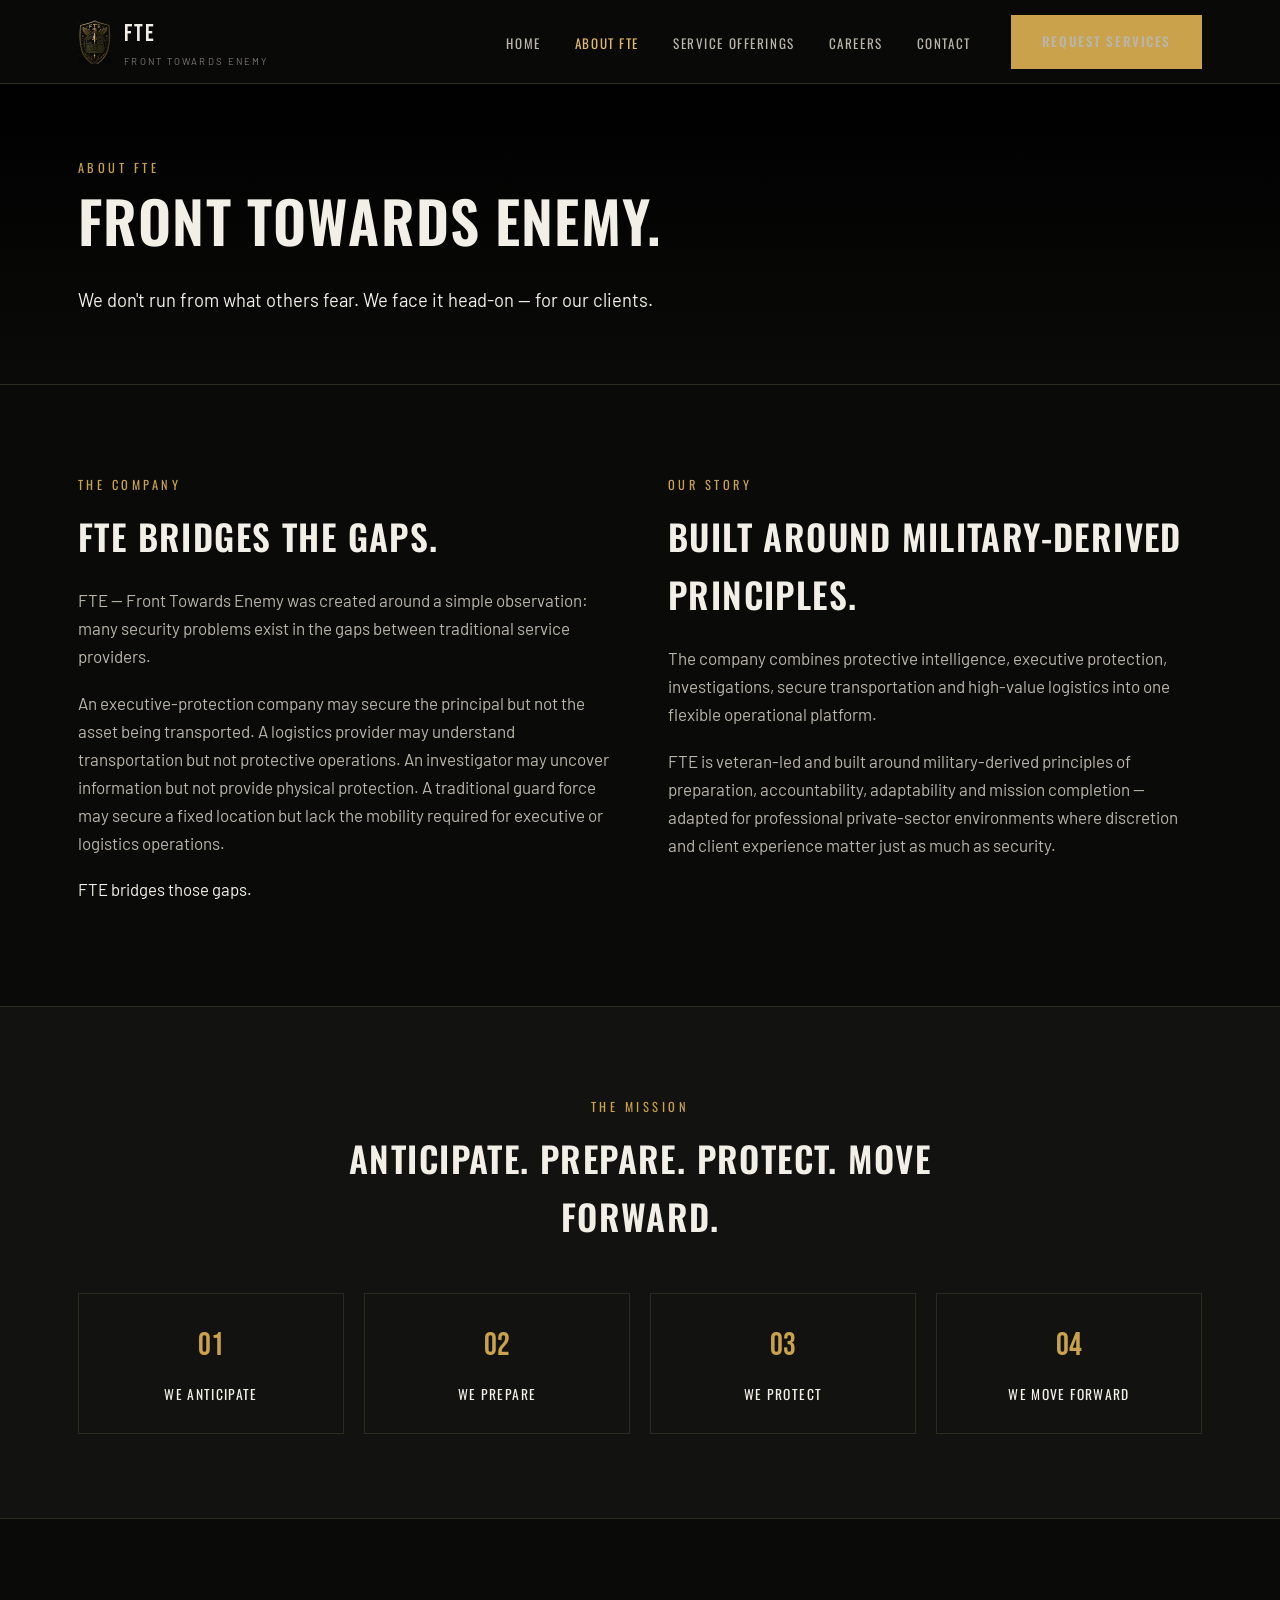
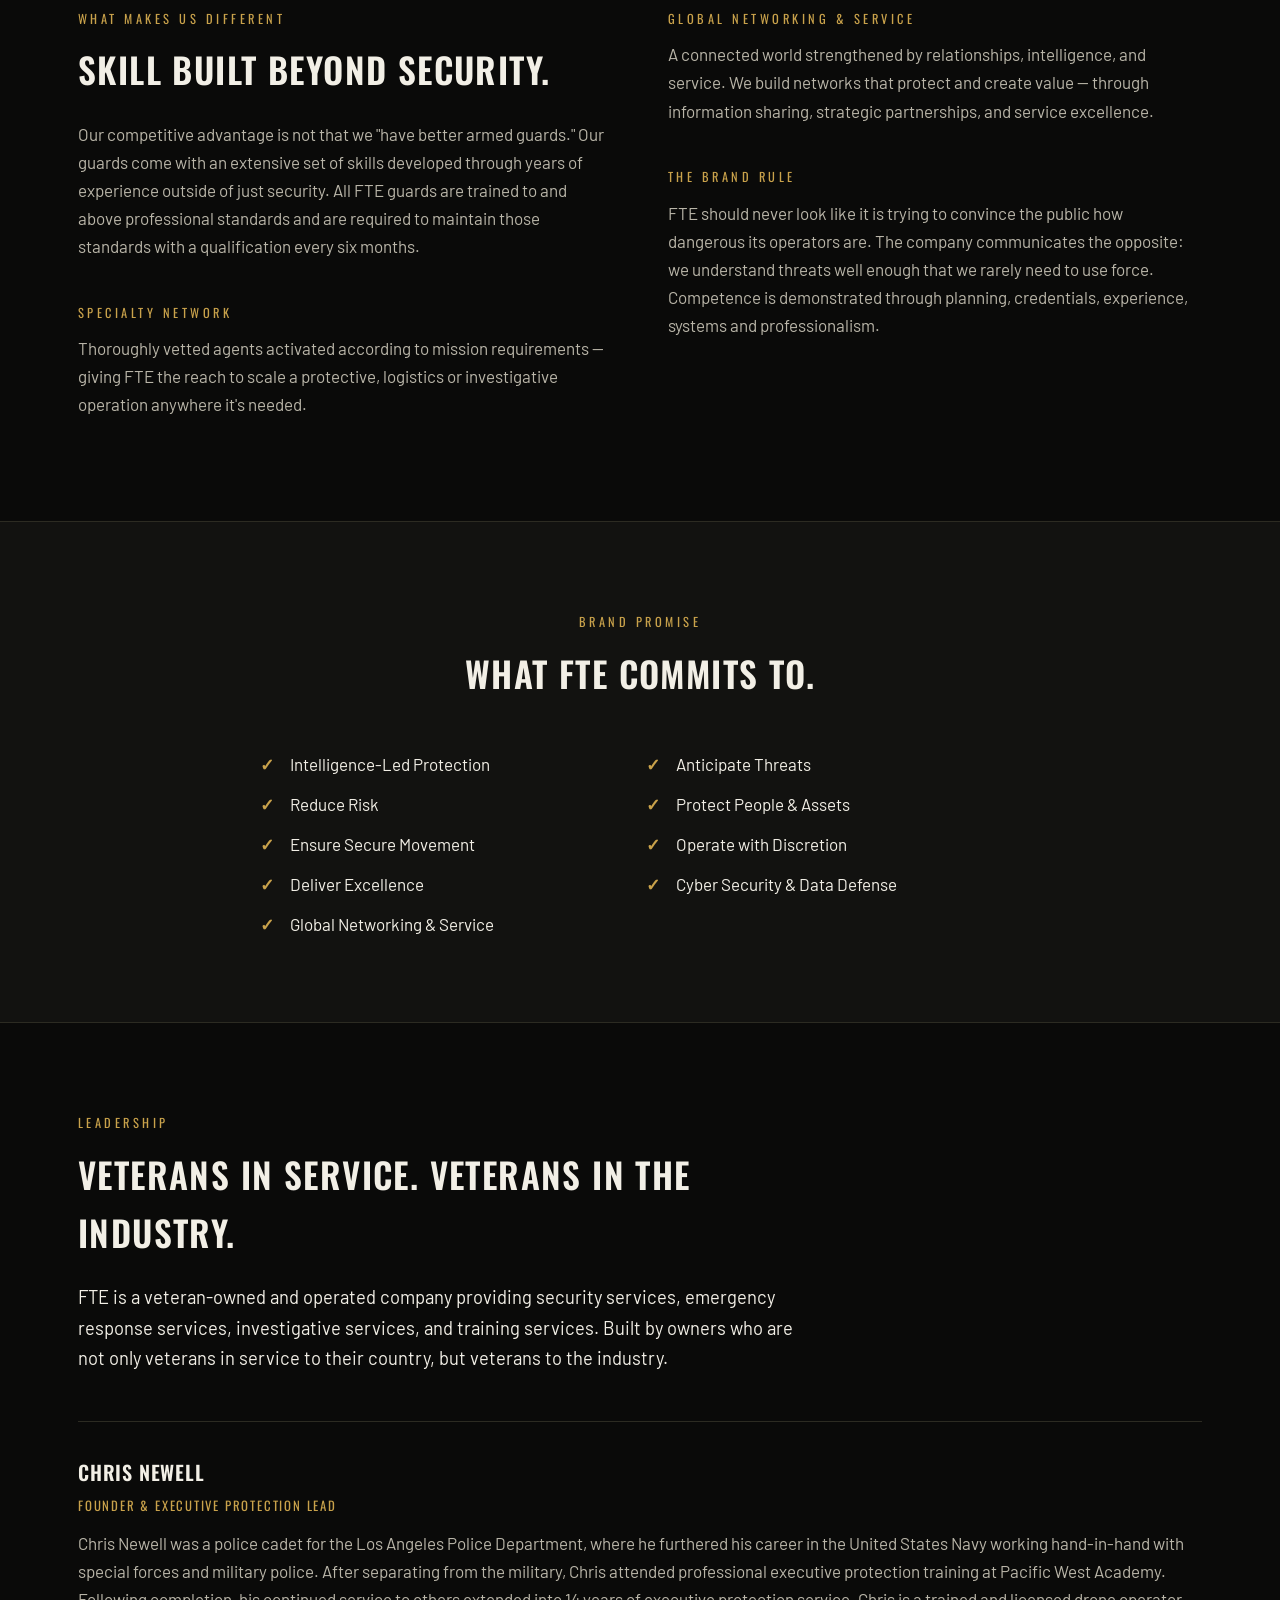
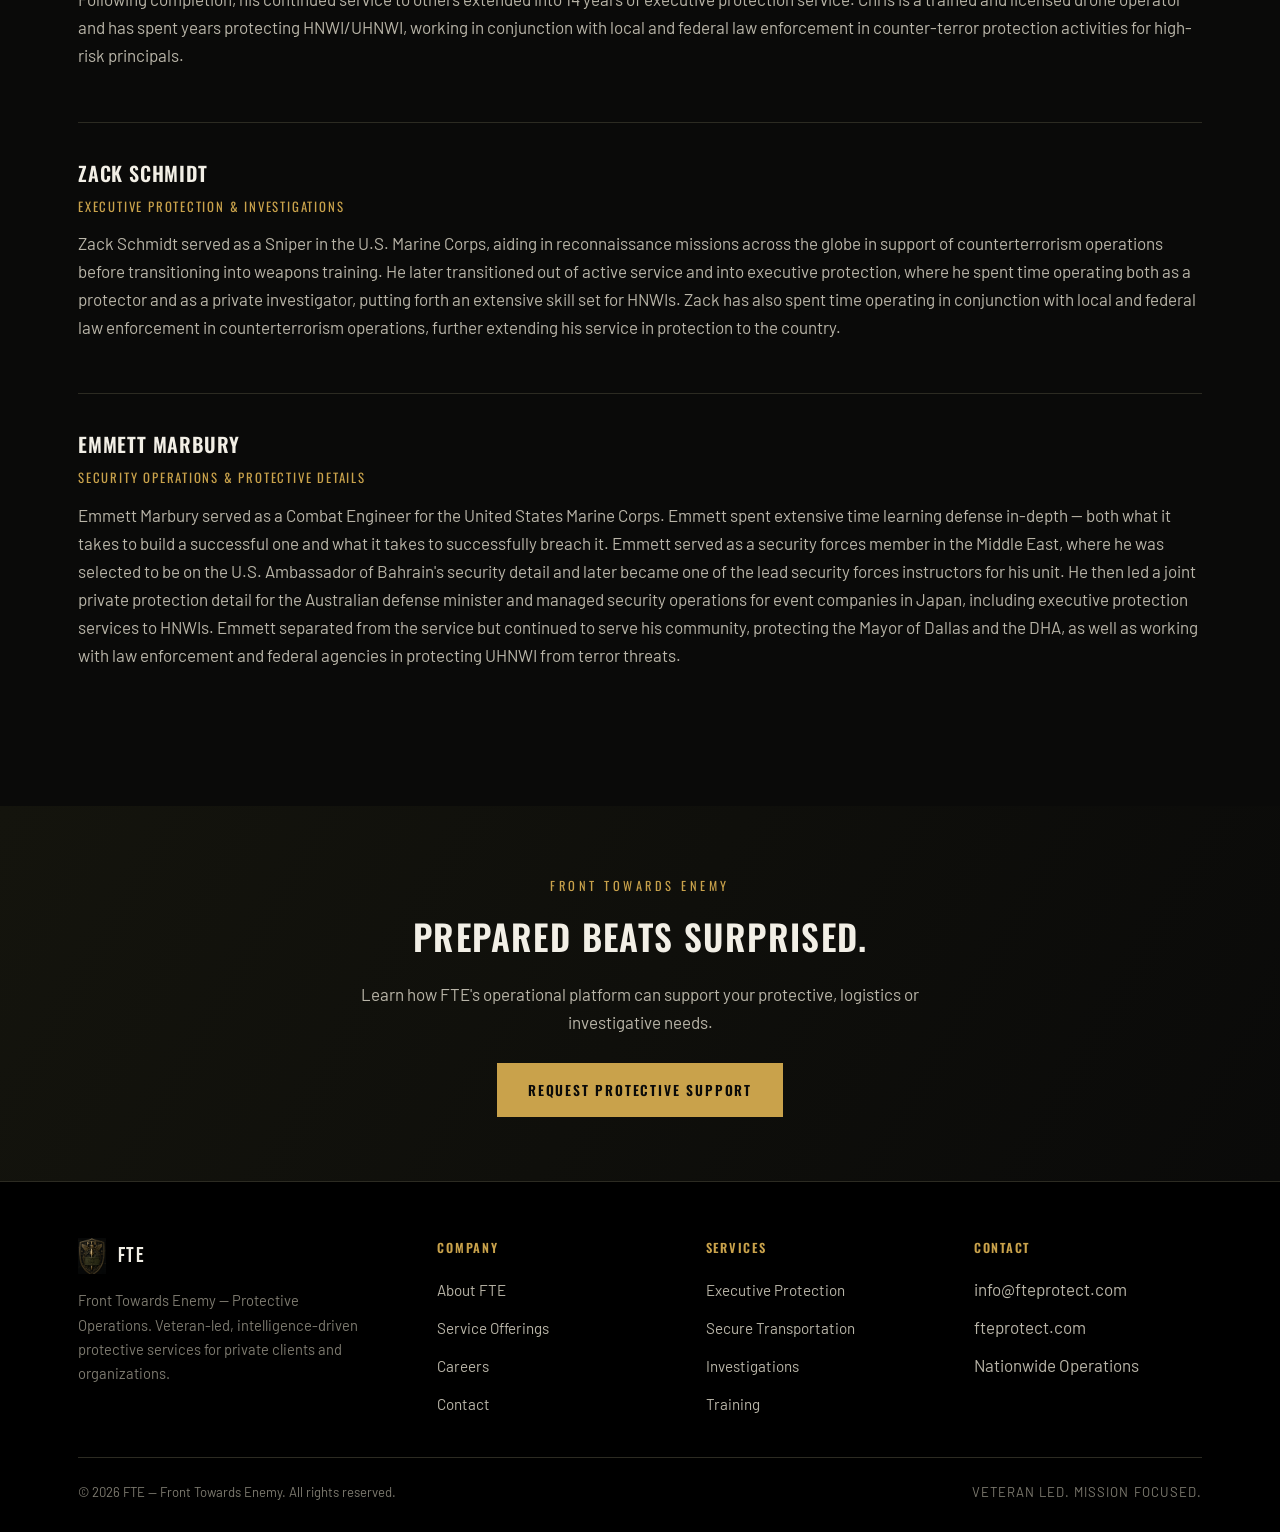
==== about.html @ 558371ca "Add files via upload" ====
<!DOCTYPE html>
<html lang="en">
<head>
<meta charset="UTF-8">
<meta name="viewport" content="width=device-width, initial-scale=1.0">
<title>About FTE | Front Towards Enemy</title>
<meta name="description" content="FTE — Front Towards Enemy is a veteran-led protective services company bridging the gaps between executive protection, logistics, investigations and security.">
<link rel="preconnect" href="https://fonts.googleapis.com">
<link rel="preconnect" href="https://fonts.gstatic.com" crossorigin>
<link href="https://fonts.googleapis.com/css2?family=Bebas+Neue&family=Oswald:wght@400;500;600;700&family=Barlow:wght@400;500;600&display=swap" rel="stylesheet">
<link rel="stylesheet" href="css/styles.css">
</head>
<body>

<header class="site-header">
  <div class="nav-wrap">
    <a href="index.html" class="brand">
      <img src="assets/images/fte-badge.png" alt="FTE Front Towards Enemy badge">
      <span>FTE<small>Front Towards Enemy</small></span>
    </a>
    <button class="nav-toggle" aria-label="Toggle navigation">☰</button>
    <ul class="nav-links">
      <li><a href="index.html">Home</a></li>
      <li><a href="about.html" class="active">About FTE</a></li>
      <li><a href="services.html">Service Offerings</a></li>
      <li><a href="careers.html">Careers</a></li>
      <li><a href="contact.html">Contact</a></li>
      <li><a href="contact.html" class="btn btn-primary">Request Services</a></li>
    </ul>
  </div>
</header>

<section class="page-header">
  <div class="container">
    <span class="eyebrow">About FTE</span>
    <h1>Front Towards Enemy.</h1>
    <p class="lede">We don't run from what others fear. We face it head-on — for our clients.</p>
  </div>
</section>

<section class="section">
  <div class="container">
    <div class="grid grid-2" style="align-items:start; gap:56px;">
      <div>
        <span class="eyebrow">The Company</span>
        <h2>FTE Bridges the Gaps.</h2>
        <p>FTE — Front Towards Enemy was created around a simple observation: many security problems exist in the gaps between traditional service providers.</p>
        <p>An executive-protection company may secure the principal but not the asset being transported. A logistics provider may understand transportation but not protective operations. An investigator may uncover information but not provide physical protection. A traditional guard force may secure a fixed location but lack the mobility required for executive or logistics operations.</p>
        <p style="color: var(--color-white); font-size: 1.05rem;">FTE bridges those gaps.</p>
      </div>
      <div>
        <span class="eyebrow">Our Story</span>
        <h2>Built Around Military-Derived Principles.</h2>
        <p>The company combines protective intelligence, executive protection, investigations, secure transportation and high-value logistics into one flexible operational platform.</p>
        <p>FTE is veteran-led and built around military-derived principles of preparation, accountability, adaptability and mission completion — adapted for professional private-sector environments where discretion and client experience matter just as much as security.</p>
      </div>
    </div>
  </div>
</section>

<section class="section section--panel">
  <div class="container">
    <div class="section-head center">
      <span class="eyebrow">The Mission</span>
      <h2>Anticipate. Prepare. Protect. Move Forward.</h2>
    </div>
    <div class="steps">
      <div class="step"><span class="num">01</span><span class="label">We Anticipate</span></div>
      <div class="step"><span class="num">02</span><span class="label">We Prepare</span></div>
      <div class="step"><span class="num">03</span><span class="label">We Protect</span></div>
      <div class="step"><span class="num">04</span><span class="label">We Move Forward</span></div>
    </div>
  </div>
</section>

<section class="section">
  <div class="container">
    <div class="grid grid-2" style="gap:56px;">
      <div>
        <span class="eyebrow">What Makes Us Different</span>
        <h2>Skill Built Beyond Security.</h2>
        <p>Our competitive advantage is not that we "have better armed guards." Our guards come with an extensive set of skills developed through years of experience outside of just security. All FTE guards are trained to and above professional standards and are required to maintain those standards with a qualification every six months.</p>
        <span class="eyebrow" style="margin-top:24px;">Specialty Network</span>
        <p>Thoroughly vetted agents activated according to mission requirements — giving FTE the reach to scale a protective, logistics or investigative operation anywhere it's needed.</p>
      </div>
      <div>
        <span class="eyebrow">Global Networking &amp; Service</span>
        <p>A connected world strengthened by relationships, intelligence, and service. We build networks that protect and create value — through information sharing, strategic partnerships, and service excellence.</p>
        <span class="eyebrow" style="margin-top:24px;">The Brand Rule</span>
        <p>FTE should never look like it is trying to convince the public how dangerous its operators are. The company communicates the opposite: we understand threats well enough that we rarely need to use force. Competence is demonstrated through planning, credentials, experience, systems and professionalism.</p>
      </div>
    </div>
  </div>
</section>

<section class="section section--panel">
  <div class="container">
    <div class="section-head center">
      <span class="eyebrow">Brand Promise</span>
      <h2>What FTE Commits To.</h2>
    </div>
    <ul class="check-list" style="max-width: 760px; margin: 0 auto; grid-template-columns: 1fr 1fr; display: grid;">
      <li>Intelligence-Led Protection</li>
      <li>Anticipate Threats</li>
      <li>Reduce Risk</li>
      <li>Protect People &amp; Assets</li>
      <li>Ensure Secure Movement</li>
      <li>Operate with Discretion</li>
      <li>Deliver Excellence</li>
      <li>Cyber Security &amp; Data Defense</li>
      <li>Global Networking &amp; Service</li>
    </ul>
  </div>
</section>

<section class="section section--last">
  <div class="container">
    <div class="section-head">
      <span class="eyebrow">Leadership</span>
      <h2>Veterans in Service. Veterans in the Industry.</h2>
      <p class="lede">FTE is a veteran-owned and operated company providing security services, emergency response services, investigative services, and training services. Built by owners who are not only veterans in service to their country, but veterans to the industry.</p>
    </div>

    <div class="bio">
      <h3>Chris Newell</h3>
      <span class="role">Founder &amp; Executive Protection Lead</span>
      <p>Chris Newell was a police cadet for the Los Angeles Police Department, where he furthered his career in the United States Navy working hand-in-hand with special forces and military police. After separating from the military, Chris attended professional executive protection training at Pacific West Academy. Following completion, his continued service to others extended into 14 years of executive protection service. Chris is a trained and licensed drone operator and has spent years protecting HNWI/UHNWI, working in conjunction with local and federal law enforcement in counter-terror protection activities for high-risk principals.</p>
    </div>

    <div class="bio">
      <h3>Zack Schmidt</h3>
      <span class="role">Executive Protection &amp; Investigations</span>
      <p>Zack Schmidt served as a Sniper in the U.S. Marine Corps, aiding in reconnaissance missions across the globe in support of counterterrorism operations before transitioning into weapons training. He later transitioned out of active service and into executive protection, where he spent time operating both as a protector and as a private investigator, putting forth an extensive skill set for HNWIs. Zack has also spent time operating in conjunction with local and federal law enforcement in counterterrorism operations, further extending his service in protection to the country.</p>
    </div>

    <div class="bio">
      <h3>Emmett Marbury</h3>
      <span class="role">Security Operations &amp; Protective Details</span>
      <p>Emmett Marbury served as a Combat Engineer for the United States Marine Corps. Emmett spent extensive time learning defense in-depth — both what it takes to build a successful one and what it takes to successfully breach it. Emmett served as a security forces member in the Middle East, where he was selected to be on the U.S. Ambassador of Bahrain's security detail and later became one of the lead security forces instructors for his unit. He then led a joint private protection detail for the Australian defense minister and managed security operations for event companies in Japan, including executive protection services to HNWIs. Emmett separated from the service but continued to serve his community, protecting the Mayor of Dallas and the DHA, as well as working with law enforcement and federal agencies in protecting UHNWI from terror threats.</p>
    </div>
  </div>
</section>

<section class="cta-band">
  <div class="container">
    <span class="eyebrow">Front Towards Enemy</span>
    <h2>Prepared Beats Surprised.</h2>
    <p>Learn how FTE's operational platform can support your protective, logistics or investigative needs.</p>
    <a href="contact.html" class="btn btn-primary">Request Protective Support</a>
  </div>
</section>

<footer class="site-footer">
  <div class="container">
    <div class="footer-grid">
      <div>
        <div class="footer-brand">
          <img src="assets/images/fte-badge.png" alt="FTE badge">
          <span>FTE</span>
        </div>
        <p class="footer-tag">Front Towards Enemy — Protective Operations. Veteran-led, intelligence-driven protective services for private clients and organizations.</p>
      </div>
      <div class="footer-col">
        <h4>Company</h4>
        <ul>
          <li><a href="about.html">About FTE</a></li>
          <li><a href="services.html">Service Offerings</a></li>
          <li><a href="careers.html">Careers</a></li>
          <li><a href="contact.html">Contact</a></li>
        </ul>
      </div>
      <div class="footer-col">
        <h4>Services</h4>
        <ul>
          <li><a href="services.html">Executive Protection</a></li>
          <li><a href="services.html">Secure Transportation</a></li>
          <li><a href="services.html">Investigations</a></li>
          <li><a href="services.html">Training</a></li>
        </ul>
      </div>
      <div class="footer-col">
        <h4>Contact</h4>
        <ul>
          <li>info@fteprotect.com</li>
          <li>fteprotect.com</li>
          <li>Nationwide Operations</li>
        </ul>
      </div>
    </div>
    <div class="footer-bottom">
      <span>&copy; 2026 FTE — Front Towards Enemy. All rights reserved.</span>
      <span class="flags">Veteran Led. Mission Focused.</span>
    </div>
  </div>
</footer>

<script src="js/main.js"></script>
</body>
</html>
---- css/styles.css ----
/* ============================================================
   FTE — FRONT TOWARDS ENEMY
   Global Stylesheet
   ============================================================ */

:root {
  /* Colors */
  --color-black: #0a0a09;
  --color-black-soft: #121210;
  --color-panel: #17170f;
  --color-panel-border: #2a2a1d;
  --color-gold: #c9a24b;
  --color-gold-bright: #e0bb63;
  --color-gold-dim: #8a6f34;
  --color-olive: #4d4a34;
  --color-white: #f2efe6;
  --color-gray: #b9b5a8;
  --color-gray-dim: #7d7a6f;
  --color-line: #2c2b22;

  /* Type */
  --font-display: "Bebas Neue", "Oswald", "Arial Narrow", sans-serif;
  --font-head: "Oswald", "Arial Narrow", sans-serif;
  --font-body: "Barlow", "Segoe UI", Arial, sans-serif;

  --container: 1180px;
}

* { box-sizing: border-box; }
html { scroll-behavior: smooth; }

body {
  margin: 0;
  background: var(--color-black);
  color: var(--color-gray);
  font-family: var(--font-body);
  font-size: 17px;
  line-height: 1.65;
  -webkit-font-smoothing: antialiased;
}

img { max-width: 100%; display: block; }

a { color: var(--color-gold); text-decoration: none; transition: color .2s ease; }
a:hover { color: var(--color-gold-bright); }

h1, h2, h3, h4 {
  font-family: var(--font-head);
  color: var(--color-white);
  text-transform: uppercase;
  letter-spacing: 0.04em;
  margin: 0 0 0.6em;
  font-weight: 600;
}

h1 { font-size: clamp(2.4rem, 5vw, 3.6rem); line-height: 1.05; letter-spacing: 0.02em; }
h2 { font-size: clamp(1.6rem, 3vw, 2.2rem); }
h3 { font-size: 1.25rem; }

p { margin: 0 0 1.1em; }

.eyebrow {
  display: inline-block;
  font-family: var(--font-head);
  font-size: 0.78rem;
  letter-spacing: 0.28em;
  text-transform: uppercase;
  color: var(--color-gold);
  margin-bottom: 0.9em;
}

.container {
  max-width: var(--container);
  margin: 0 auto;
  padding: 0 28px;
}

.section {
  padding: 84px 0;
  border-bottom: 1px solid var(--color-line);
}
.section--tight { padding: 56px 0; }
.section--panel { background: var(--color-black-soft); }
.section--last { border-bottom: none; }

.section-head {
  max-width: 720px;
  margin-bottom: 48px;
}
.section-head.center { margin-left: auto; margin-right: auto; text-align: center; }

.lede {
  font-size: 1.15rem;
  color: var(--color-white);
}

/* ---------- Buttons ---------- */
.btn {
  display: inline-flex;
  align-items: center;
  gap: 10px;
  font-family: var(--font-head);
  font-size: 0.85rem;
  letter-spacing: 0.14em;
  text-transform: uppercase;
  padding: 15px 30px;
  border: 1px solid transparent;
  cursor: pointer;
  transition: all .2s ease;
}
.btn-primary {
  background: var(--color-gold);
  color: var(--color-black);
  font-weight: 600;
}
.btn-primary:hover { background: var(--color-gold-bright); color: var(--color-black); }
.btn-outline {
  border-color: var(--color-gold-dim);
  color: var(--color-white);
  background: transparent;
}
.btn-outline:hover { border-color: var(--color-gold); color: var(--color-gold-bright); }

/* ---------- Header / Nav ---------- */
.site-header {
  position: sticky;
  top: 0;
  z-index: 100;
  background: rgba(10, 10, 9, 0.92);
  backdrop-filter: blur(6px);
  border-bottom: 1px solid var(--color-line);
}
.nav-wrap {
  max-width: var(--container);
  margin: 0 auto;
  padding: 14px 28px;
  display: flex;
  align-items: center;
  justify-content: space-between;
}
.brand {
  display: flex;
  align-items: center;
  gap: 12px;
  color: var(--color-white);
  font-family: var(--font-display);
  font-size: 1.5rem;
  letter-spacing: 0.08em;
}
.brand img { height: 44px; width: auto; }
.brand small {
  display: block;
  font-family: var(--font-body);
  font-size: 0.6rem;
  letter-spacing: 0.22em;
  color: var(--color-gray-dim);
  text-transform: uppercase;
  font-weight: 400;
}
.brand:hover { color: var(--color-white); }

.nav-links {
  display: flex;
  align-items: center;
  gap: 34px;
  list-style: none;
  margin: 0;
  padding: 0;
}
.nav-links a {
  font-family: var(--font-head);
  font-size: 0.82rem;
  letter-spacing: 0.12em;
  text-transform: uppercase;
  color: var(--color-gray);
}
.nav-links a:hover, .nav-links a.active { color: var(--color-gold-bright); }
.nav-links .btn { margin-left: 6px; }

.nav-toggle {
  display: none;
  background: none;
  border: 1px solid var(--color-panel-border);
  color: var(--color-white);
  font-size: 1.2rem;
  padding: 8px 12px;
  cursor: pointer;
}

@media (max-width: 860px) {
  .nav-toggle { display: block; }
  .nav-links {
    position: absolute;
    top: 100%;
    left: 0;
    right: 0;
    background: var(--color-black-soft);
    border-bottom: 1px solid var(--color-line);
    flex-direction: column;
    align-items: flex-start;
    gap: 0;
    max-height: 0;
    overflow: hidden;
    transition: max-height .25s ease;
  }
  .nav-links.open { max-height: 480px; }
  .nav-links li { width: 100%; }
  .nav-links a { display: block; padding: 16px 28px; border-bottom: 1px solid var(--color-line); width: 100%; }
  .nav-links .btn { margin: 16px 28px; }
}

/* ---------- Hero ---------- */
.hero {
  position: relative;
  padding: 110px 0 90px;
  background:
    radial-gradient(ellipse at 70% 0%, rgba(201,162,75,0.10), transparent 55%),
    linear-gradient(180deg, #000000 0%, #0a0a09 100%);
  border-bottom: 1px solid var(--color-line);
  overflow: hidden;
}
.hero-grid {
  display: grid;
  grid-template-columns: 1.15fr 0.85fr;
  gap: 56px;
  align-items: center;
}
.hero h1 { color: var(--color-white); }
.hero h1 span { color: var(--color-gold); }
.hero-sub {
  font-size: 1.15rem;
  color: var(--color-gray);
  max-width: 560px;
  margin-bottom: 1.6em;
}
.hero-tagline {
  font-family: var(--font-head);
  letter-spacing: 0.18em;
  text-transform: uppercase;
  font-size: 0.95rem;
  color: var(--color-white);
  border-top: 1px solid var(--color-line);
  border-bottom: 1px solid var(--color-line);
  padding: 16px 0;
  margin: 28px 0 32px;
}
.hero-cta { display: flex; gap: 16px; flex-wrap: wrap; }
.hero-badge { text-align: center; }
.hero-badge img { max-width: 340px; margin: 0 auto; filter: drop-shadow(0 20px 40px rgba(0,0,0,0.6)); }

@media (max-width: 860px) {
  .hero-grid { grid-template-columns: 1fr; }
  .hero-badge { order: -1; }
  .hero-badge img { max-width: 220px; }
}

/* ---------- Page header (interior pages) ---------- */
.page-header {
  padding: 68px 0 48px;
  background: linear-gradient(180deg, #000000 0%, #0a0a09 100%);
  border-bottom: 1px solid var(--color-line);
}
.page-header .lede { max-width: 700px; }

/* ---------- Cards / grids ---------- */
.grid {
  display: grid;
  gap: 26px;
}
.grid-2 { grid-template-columns: repeat(2, 1fr); }
.grid-3 { grid-template-columns: repeat(3, 1fr); }
.grid-4 { grid-template-columns: repeat(4, 1fr); }

@media (max-width: 900px) {
  .grid-3, .grid-4 { grid-template-columns: repeat(2, 1fr); }
}
@media (max-width: 600px) {
  .grid-2, .grid-3, .grid-4 { grid-template-columns: 1fr; }
}

.card {
  background: var(--color-panel);
  border: 1px solid var(--color-panel-border);
  padding: 30px 28px;
}
.card h3 { margin-bottom: 0.5em; }
.card p:last-child { margin-bottom: 0; }
.card .icon {
  color: var(--color-gold);
  font-family: var(--font-display);
  font-size: 1.7rem;
  margin-bottom: 14px;
  letter-spacing: 0.04em;
}

.tag-list {
  list-style: none;
  margin: 0;
  padding: 0;
  display: grid;
  gap: 10px;
}
.tag-list li {
  border-bottom: 1px dashed var(--color-line);
  padding-bottom: 10px;
  color: var(--color-white);
  font-size: 0.98rem;
}
.tag-list li::before {
  content: "—";
  color: var(--color-gold);
  margin-right: 10px;
}

.check-list {
  list-style: none;
  margin: 0;
  padding: 0;
  display: grid;
  gap: 12px;
}
.check-list li {
  padding-left: 30px;
  position: relative;
  color: var(--color-white);
}
.check-list li::before {
  content: "✓";
  position: absolute;
  left: 0;
  top: 0;
  color: var(--color-gold);
  font-weight: 700;
}

/* ---------- Quote / statement blocks ---------- */
.statement {
  text-align: center;
  padding: 90px 0;
  background: var(--color-black-soft);
  border-bottom: 1px solid var(--color-line);
}
.statement h2 {
  max-width: 900px;
  margin: 0 auto 0.5em;
  font-size: clamp(1.5rem, 3.4vw, 2.4rem);
}
.statement p {
  max-width: 640px;
  margin: 0 auto;
  color: var(--color-gray);
  font-size: 1.05rem;
}

/* ---------- Ad / callout blocks ---------- */
.callout {
  border: 1px solid var(--color-panel-border);
  background: linear-gradient(160deg, var(--color-panel) 0%, #101008 100%);
  padding: 38px 36px;
  position: relative;
}
.callout::before {
  content: "";
  position: absolute;
  top: 0; left: 0;
  width: 4px; height: 100%;
  background: var(--color-gold);
}
.callout h3 {
  font-family: var(--font-display);
  font-size: 1.5rem;
  letter-spacing: 0.03em;
}
.callout .sub {
  font-family: var(--font-head);
  font-size: 0.78rem;
  letter-spacing: 0.16em;
  text-transform: uppercase;
  color: var(--color-gold);
}

/* ---------- Bio blocks ---------- */
.bio {
  border-top: 1px solid var(--color-line);
  padding: 34px 0;
}
.bio:first-of-type { border-top: none; padding-top: 0; }
.bio h3 { margin-bottom: 6px; }
.bio .role {
  font-family: var(--font-head);
  font-size: 0.8rem;
  letter-spacing: 0.14em;
  text-transform: uppercase;
  color: var(--color-gold);
  margin-bottom: 12px;
  display: block;
}

/* ---------- Steps ---------- */
.steps {
  display: grid;
  grid-template-columns: repeat(4, 1fr);
  gap: 20px;
}
@media (max-width: 760px) { .steps { grid-template-columns: repeat(2, 1fr); } }
.step {
  text-align: center;
  padding: 26px 16px;
  border: 1px solid var(--color-panel-border);
}
.step .num {
  font-family: var(--font-display);
  font-size: 2rem;
  color: var(--color-gold);
  display: block;
  margin-bottom: 6px;
}
.step .label {
  font-family: var(--font-head);
  letter-spacing: 0.1em;
  text-transform: uppercase;
  font-size: 0.85rem;
  color: var(--color-white);
}

/* ---------- Forms ---------- */
.form-grid {
  display: grid;
  grid-template-columns: 1fr 1fr;
  gap: 20px;
}
.form-grid .full { grid-column: 1 / -1; }
@media (max-width: 700px) { .form-grid { grid-template-columns: 1fr; } }

label {
  display: block;
  font-family: var(--font-head);
  font-size: 0.75rem;
  letter-spacing: 0.12em;
  text-transform: uppercase;
  color: var(--color-gray);
  margin-bottom: 8px;
}
input, select, textarea {
  width: 100%;
  background: var(--color-panel);
  border: 1px solid var(--color-panel-border);
  color: var(--color-white);
  padding: 13px 14px;
  font-family: var(--font-body);
  font-size: 0.98rem;
}
input:focus, select:focus, textarea:focus {
  outline: none;
  border-color: var(--color-gold);
}
textarea { resize: vertical; min-height: 130px; }

.contact-info {
  display: grid;
  gap: 22px;
}
.contact-info .item {
  border-left: 2px solid var(--color-gold-dim);
  padding-left: 18px;
}
.contact-info .item .k {
  font-family: var(--font-head);
  letter-spacing: 0.1em;
  text-transform: uppercase;
  font-size: 0.75rem;
  color: var(--color-gold);
  display: block;
  margin-bottom: 4px;
}
.contact-info .item .v { color: var(--color-white); font-size: 1.02rem; }

/* ---------- CTA band ---------- */
.cta-band {
  background: linear-gradient(120deg, #14140d 0%, #0a0a09 100%);
  padding: 64px 0;
  text-align: center;
}
.cta-band h2 { margin-bottom: 0.4em; }
.cta-band p { color: var(--color-gray); max-width: 560px; margin: 0 auto 1.6em; }

/* ---------- Footer ---------- */
.site-footer {
  background: #000000;
  padding: 56px 0 28px;
  border-top: 1px solid var(--color-line);
}
.footer-grid {
  display: grid;
  grid-template-columns: 1.4fr 1fr 1fr 1fr;
  gap: 40px;
  margin-bottom: 40px;
}
@media (max-width: 760px) { .footer-grid { grid-template-columns: 1fr 1fr; } }
.footer-brand {
  display: flex;
  align-items: center;
  gap: 12px;
  color: var(--color-white);
  font-family: var(--font-display);
  font-size: 1.3rem;
  letter-spacing: 0.06em;
  margin-bottom: 14px;
}
.footer-brand img { height: 36px; }
.footer-tag { color: var(--color-gray-dim); font-size: 0.92rem; max-width: 280px; }
.footer-col h4 {
  font-size: 0.78rem;
  letter-spacing: 0.14em;
  color: var(--color-gold);
  margin-bottom: 16px;
}
.footer-col ul { list-style: none; margin: 0; padding: 0; display: grid; gap: 10px; }
.footer-col a { color: var(--color-gray); font-size: 0.95rem; }
.footer-col a:hover { color: var(--color-gold-bright); }
.footer-bottom {
  border-top: 1px solid var(--color-line);
  padding-top: 24px;
  display: flex;
  justify-content: space-between;
  flex-wrap: wrap;
  gap: 12px;
  font-size: 0.82rem;
  color: var(--color-gray-dim);
}
.footer-bottom .flags { letter-spacing: 0.08em; text-transform: uppercase; }

/* ---------- Utility ---------- */
.text-center { text-align: center; }
.mt-0 { margin-top: 0; }
.mb-0 { margin-bottom: 0; }
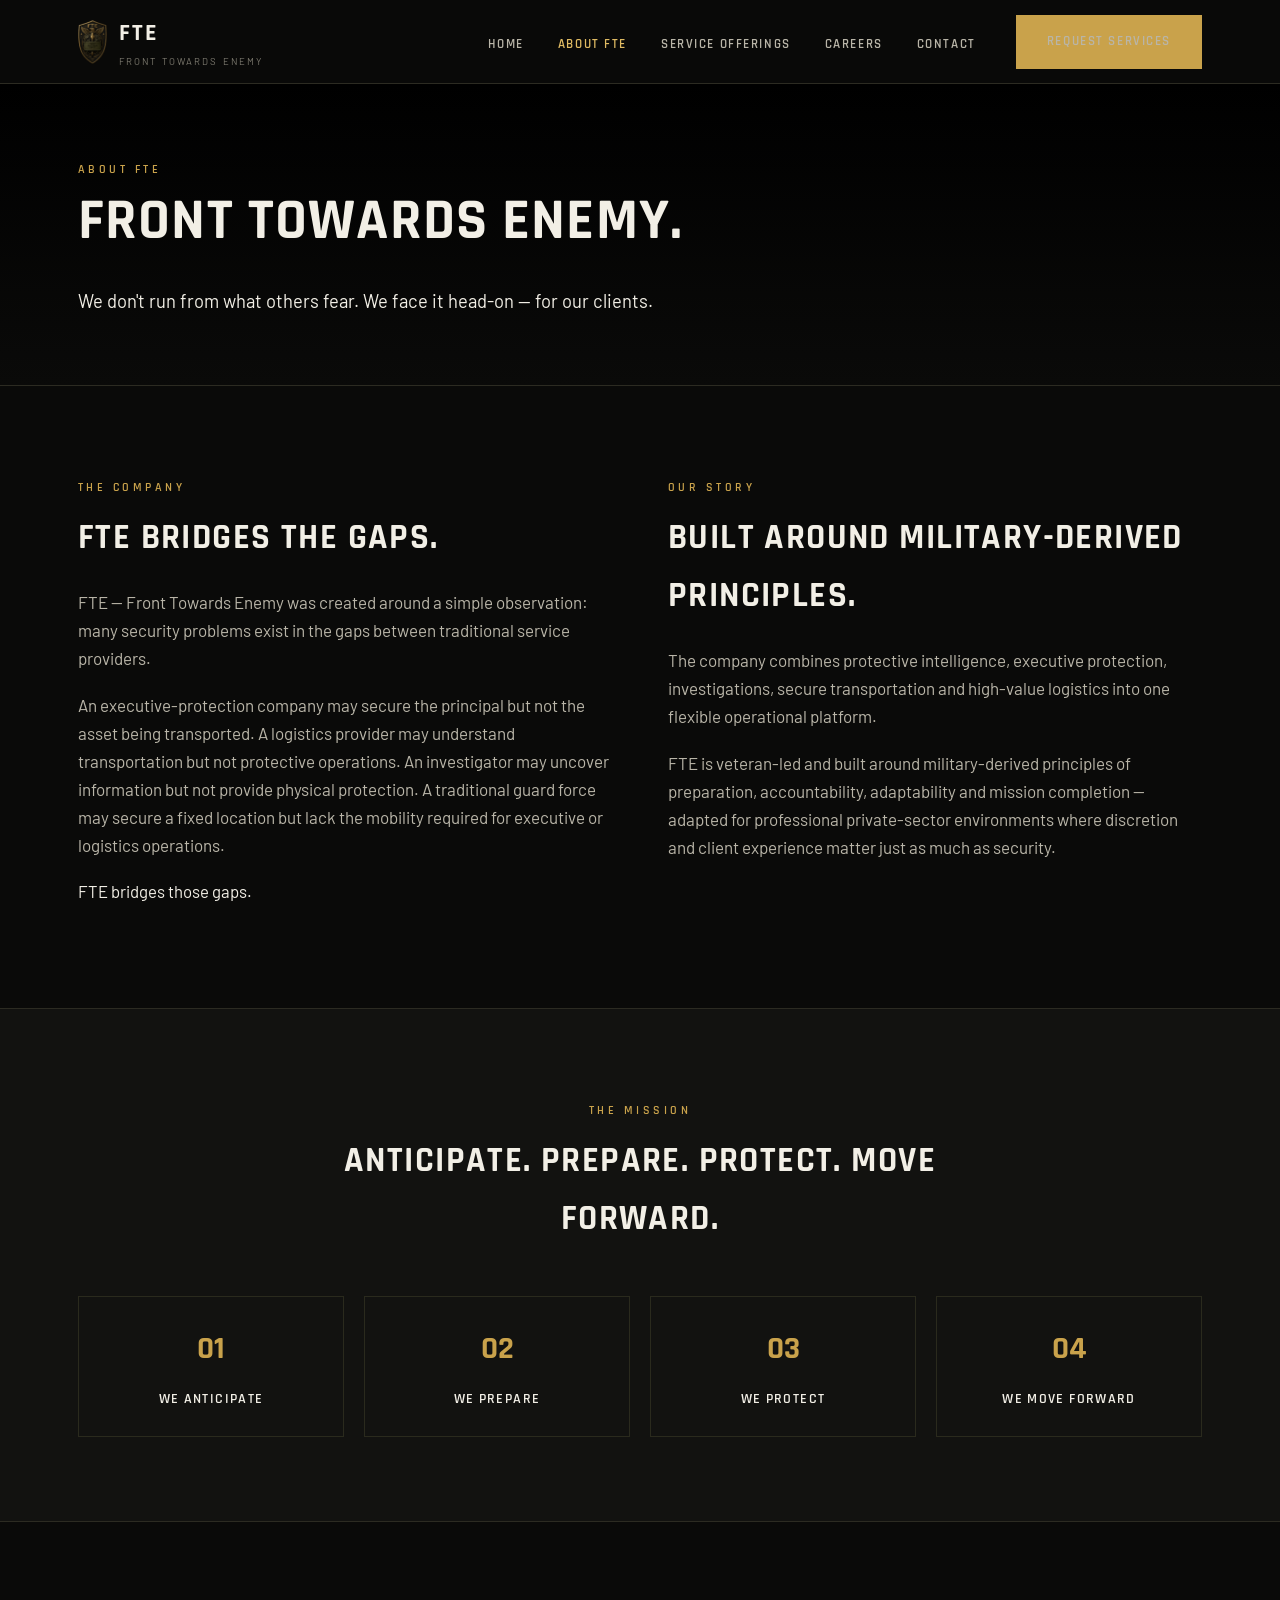
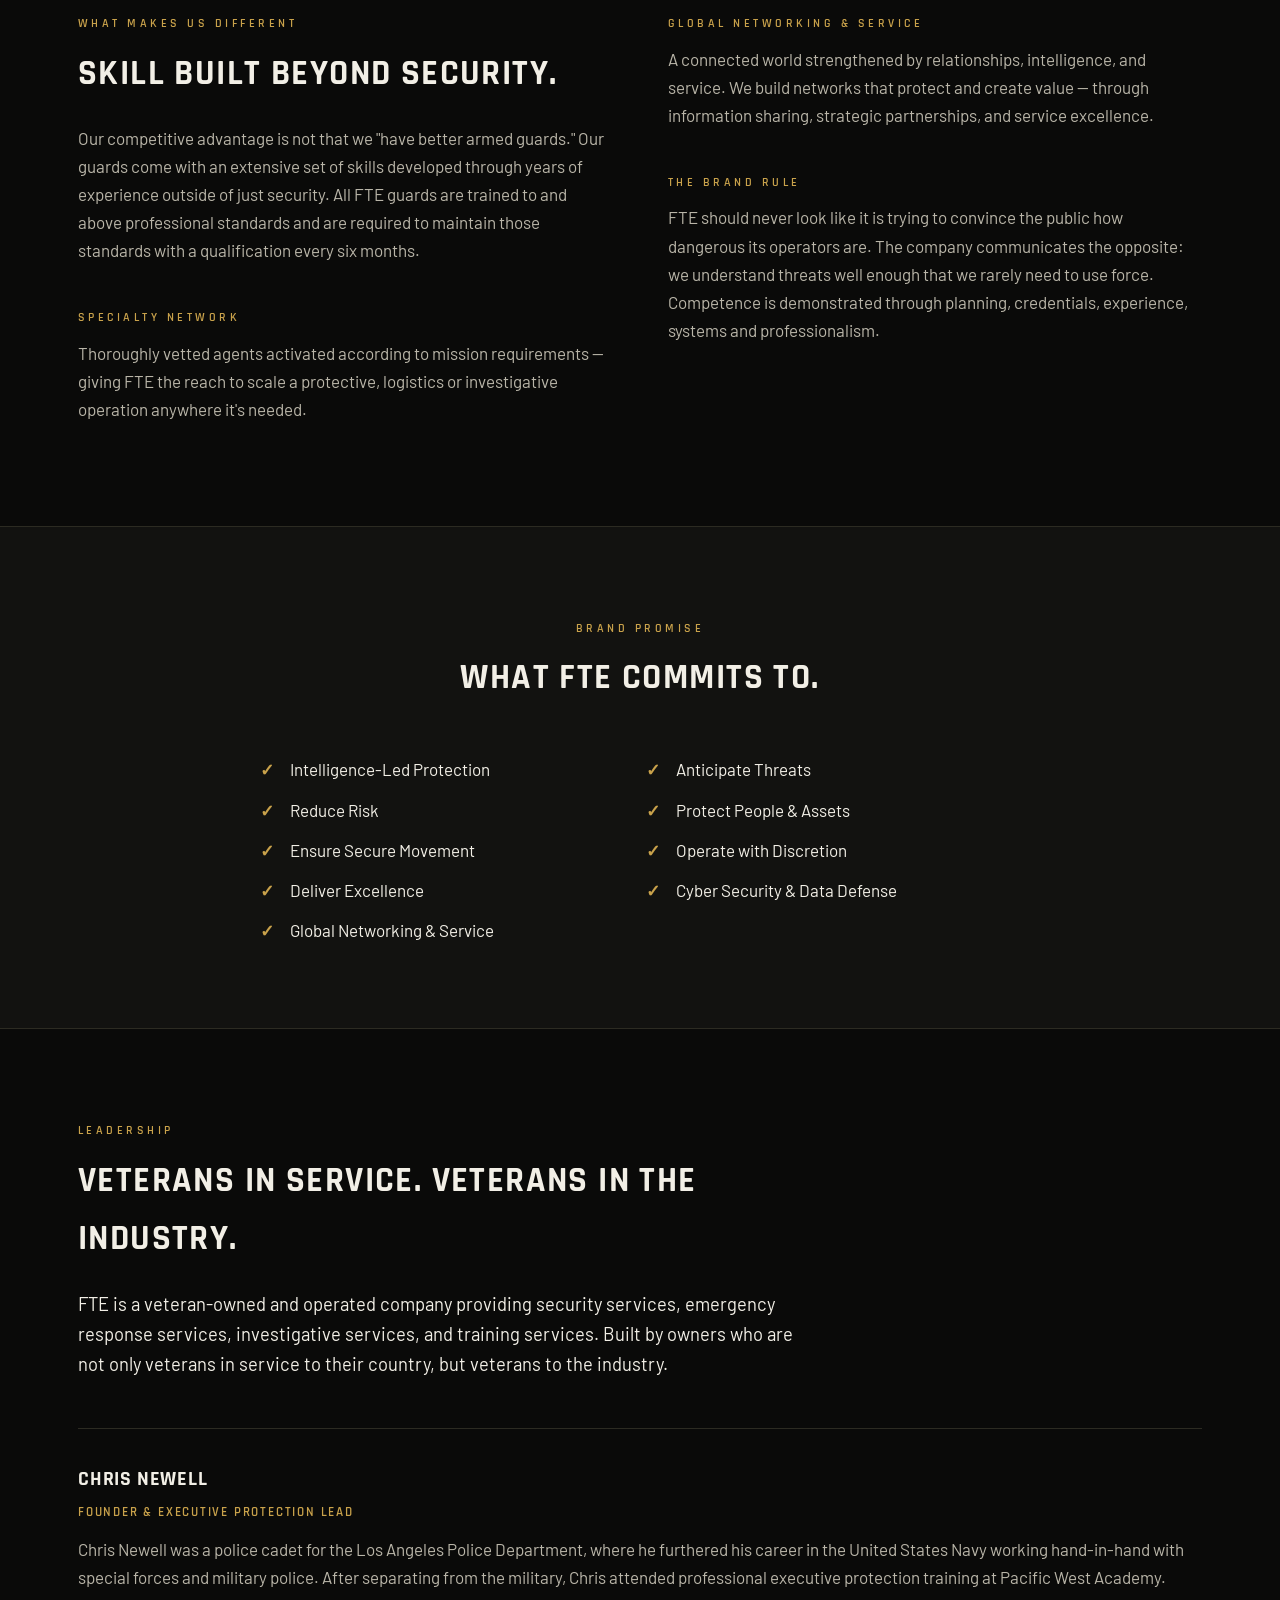
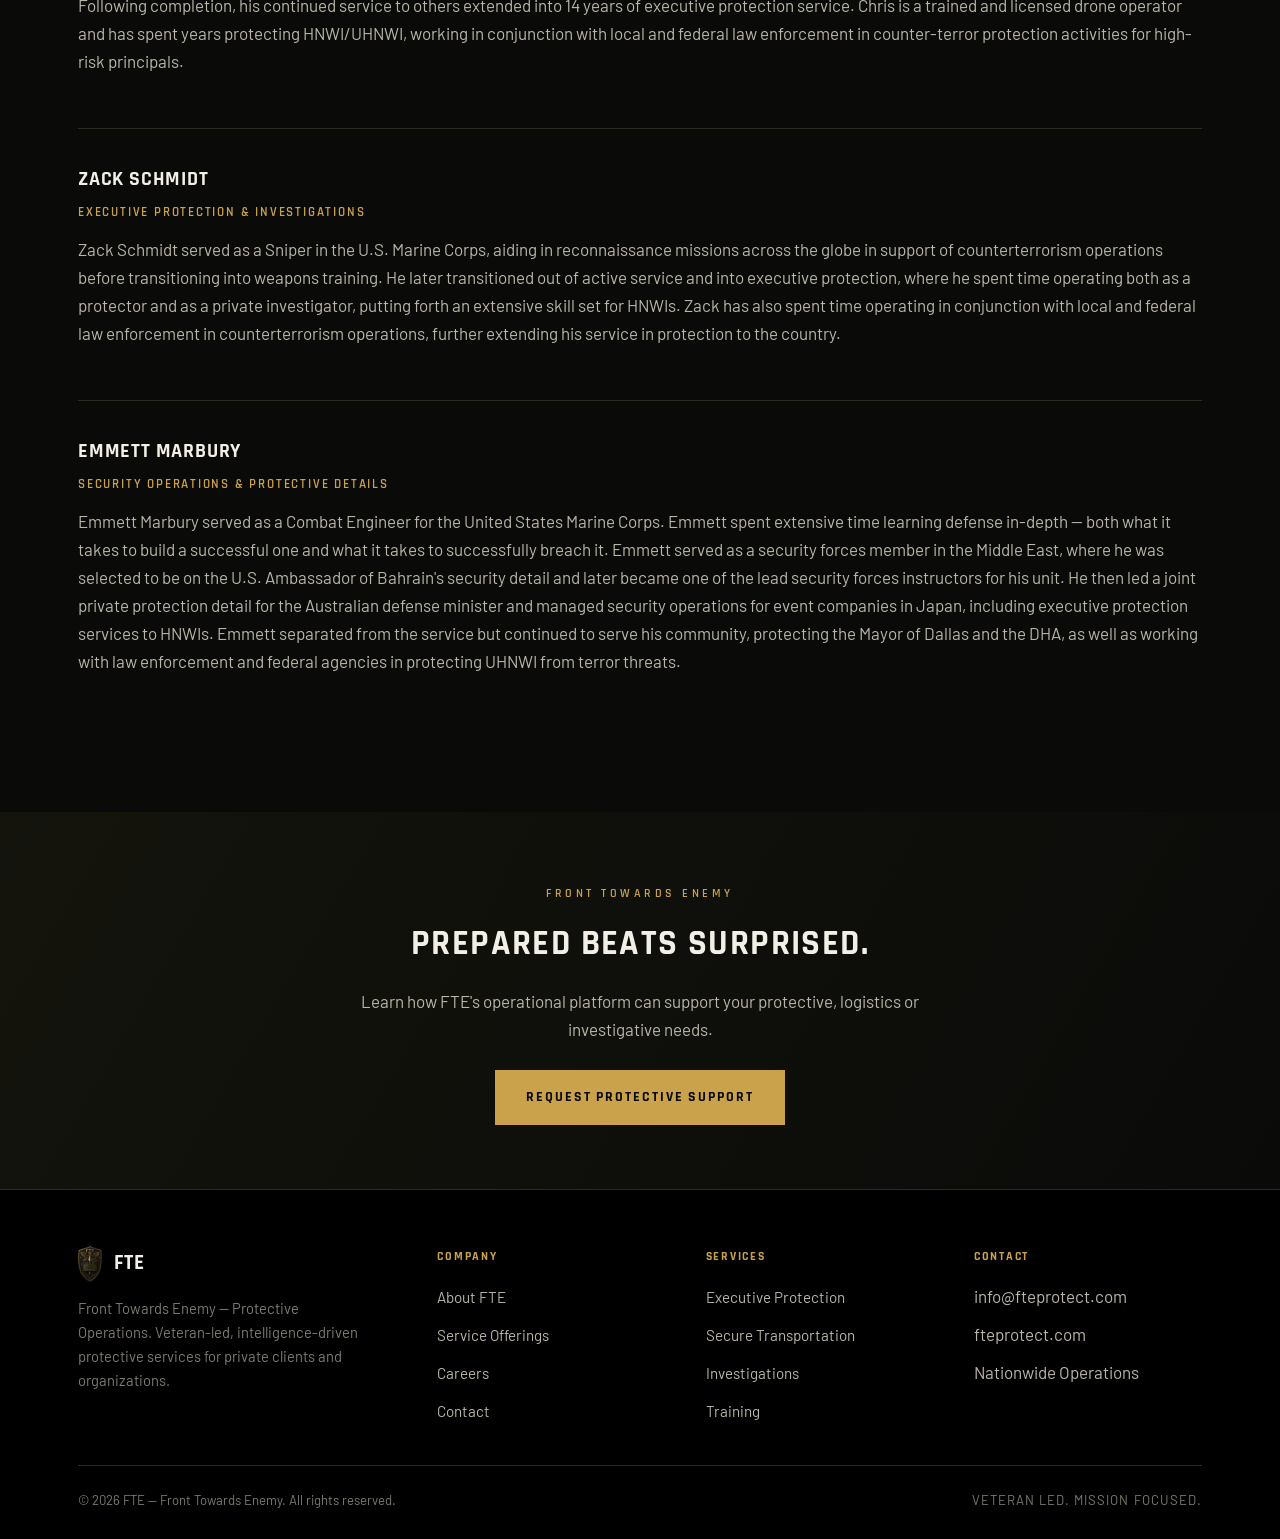
==== commit 79ded282: "Add files via upload" ====
--- a/about.html
+++ b/about.html
@@ -7,7 +7,7 @@
 <meta name="description" content="FTE — Front Towards Enemy is a veteran-led protective services company bridging the gaps between executive protection, logistics, investigations and security.">
 <link rel="preconnect" href="https://fonts.googleapis.com">
 <link rel="preconnect" href="https://fonts.gstatic.com" crossorigin>
-<link href="https://fonts.googleapis.com/css2?family=Bebas+Neue&family=Oswald:wght@400;500;600;700&family=Barlow:wght@400;500;600&display=swap" rel="stylesheet">
+<link href="https://fonts.googleapis.com/css2?family=Rajdhani:wght@500;600;700&family=Barlow:wght@400;500;600&display=swap" rel="stylesheet">
 <link rel="stylesheet" href="css/styles.css">
 </head>
 <body>
--- a/css/styles.css
+++ b/css/styles.css
@@ -19,8 +19,8 @@
   --color-line: #2c2b22;
 
   /* Type */
-  --font-display: "Bebas Neue", "Oswald", "Arial Narrow", sans-serif;
-  --font-head: "Oswald", "Arial Narrow", sans-serif;
+  --font-display: "Rajdhani", "Arial Narrow", sans-serif;
+  --font-head: "Rajdhani", "Arial Narrow", sans-serif;
   --font-body: "Barlow", "Segoe UI", Arial, sans-serif;
 
   --container: 1180px;
@@ -50,7 +50,7 @@
   text-transform: uppercase;
   letter-spacing: 0.04em;
   margin: 0 0 0.6em;
-  font-weight: 600;
+  font-weight: 700;
 }
 
 h1 { font-size: clamp(2.4rem, 5vw, 3.6rem); line-height: 1.05; letter-spacing: 0.02em; }
@@ -62,6 +62,7 @@
 .eyebrow {
   display: inline-block;
   font-family: var(--font-head);
+  font-weight: 600;
   font-size: 0.78rem;
   letter-spacing: 0.28em;
   text-transform: uppercase;
@@ -100,6 +101,7 @@
   align-items: center;
   gap: 10px;
   font-family: var(--font-head);
+  font-weight: 600;
   font-size: 0.85rem;
   letter-spacing: 0.14em;
   text-transform: uppercase;
@@ -111,7 +113,7 @@
 .btn-primary {
   background: var(--color-gold);
   color: var(--color-black);
-  font-weight: 600;
+  font-weight: 700;
 }
 .btn-primary:hover { background: var(--color-gold-bright); color: var(--color-black); }
 .btn-outline {
@@ -144,6 +146,7 @@
   gap: 12px;
   color: var(--color-white);
   font-family: var(--font-display);
+  font-weight: 700;
   font-size: 1.5rem;
   letter-spacing: 0.08em;
 }
@@ -169,6 +172,7 @@
 }
 .nav-links a {
   font-family: var(--font-head);
+  font-weight: 600;
   font-size: 0.82rem;
   letter-spacing: 0.12em;
   text-transform: uppercase;
@@ -235,6 +239,7 @@
 }
 .hero-tagline {
   font-family: var(--font-head);
+  font-weight: 600;
   letter-spacing: 0.18em;
   text-transform: uppercase;
   font-size: 0.95rem;
@@ -288,6 +293,7 @@
 .card .icon {
   color: var(--color-gold);
   font-family: var(--font-display);
+  font-weight: 700;
   font-size: 1.7rem;
   margin-bottom: 14px;
   letter-spacing: 0.04em;
@@ -373,6 +379,7 @@
 }
 .callout .sub {
   font-family: var(--font-head);
+  font-weight: 600;
   font-size: 0.78rem;
   letter-spacing: 0.16em;
   text-transform: uppercase;
@@ -388,6 +395,7 @@
 .bio h3 { margin-bottom: 6px; }
 .bio .role {
   font-family: var(--font-head);
+  font-weight: 600;
   font-size: 0.8rem;
   letter-spacing: 0.14em;
   text-transform: uppercase;
@@ -410,6 +418,7 @@
 }
 .step .num {
   font-family: var(--font-display);
+  font-weight: 700;
   font-size: 2rem;
   color: var(--color-gold);
   display: block;
@@ -417,6 +426,7 @@
 }
 .step .label {
   font-family: var(--font-head);
+  font-weight: 600;
   letter-spacing: 0.1em;
   text-transform: uppercase;
   font-size: 0.85rem;
@@ -435,6 +445,7 @@
 label {
   display: block;
   font-family: var(--font-head);
+  font-weight: 600;
   font-size: 0.75rem;
   letter-spacing: 0.12em;
   text-transform: uppercase;
@@ -466,6 +477,7 @@
 }
 .contact-info .item .k {
   font-family: var(--font-head);
+  font-weight: 600;
   letter-spacing: 0.1em;
   text-transform: uppercase;
   font-size: 0.75rem;
@@ -503,6 +515,7 @@
   gap: 12px;
   color: var(--color-white);
   font-family: var(--font-display);
+  font-weight: 700;
   font-size: 1.3rem;
   letter-spacing: 0.06em;
   margin-bottom: 14px;
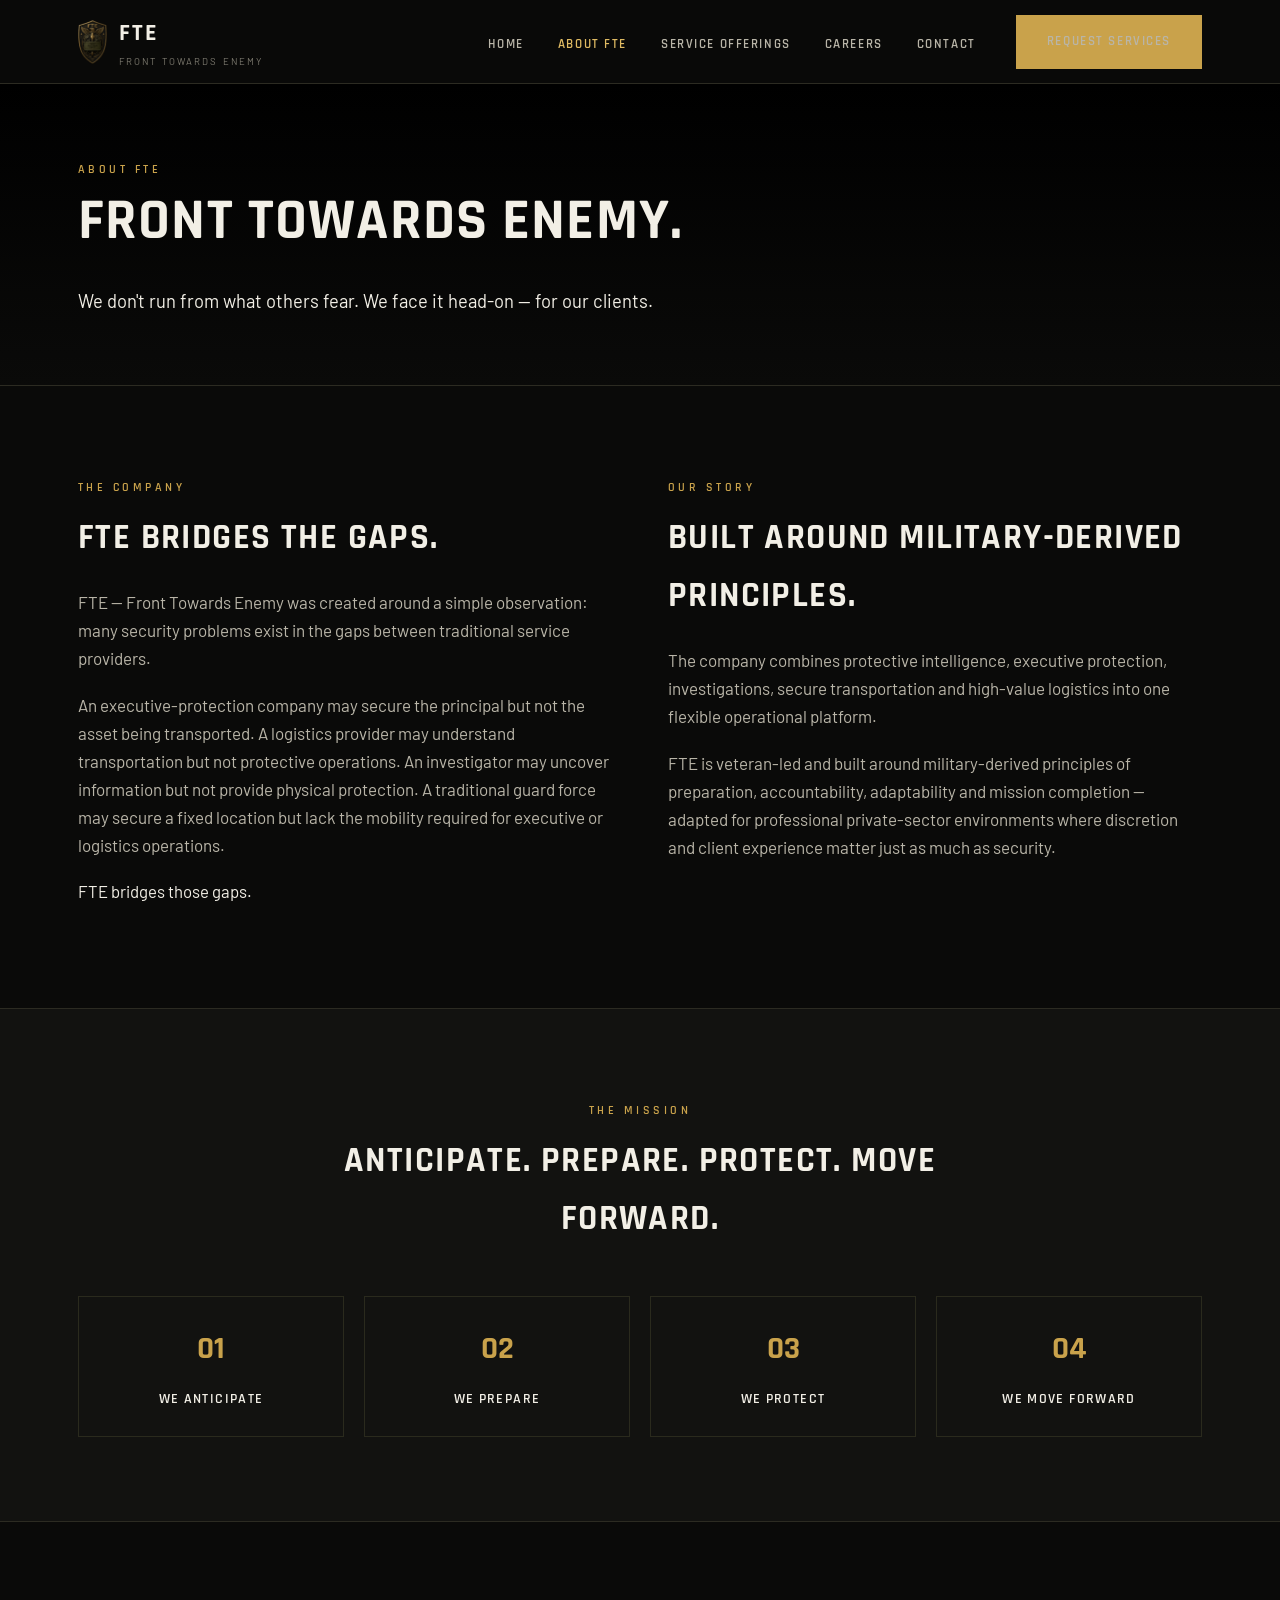
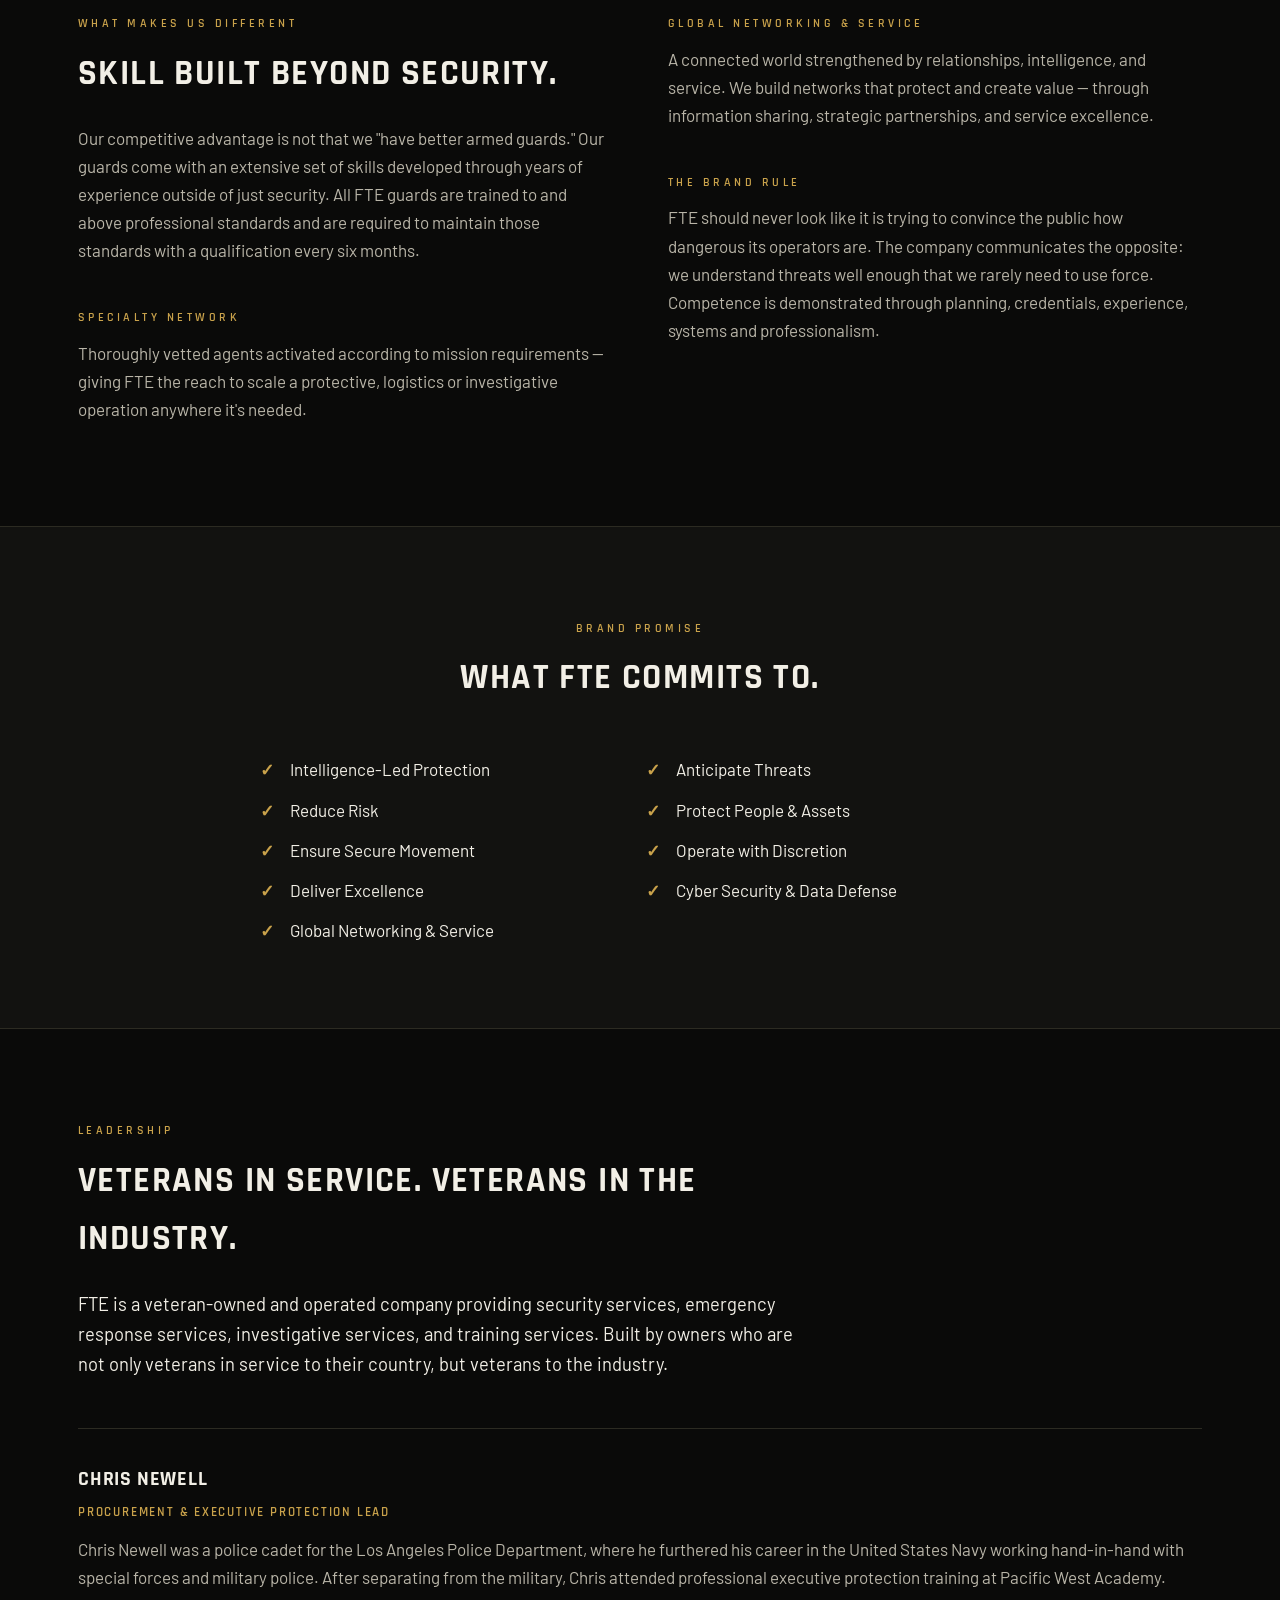
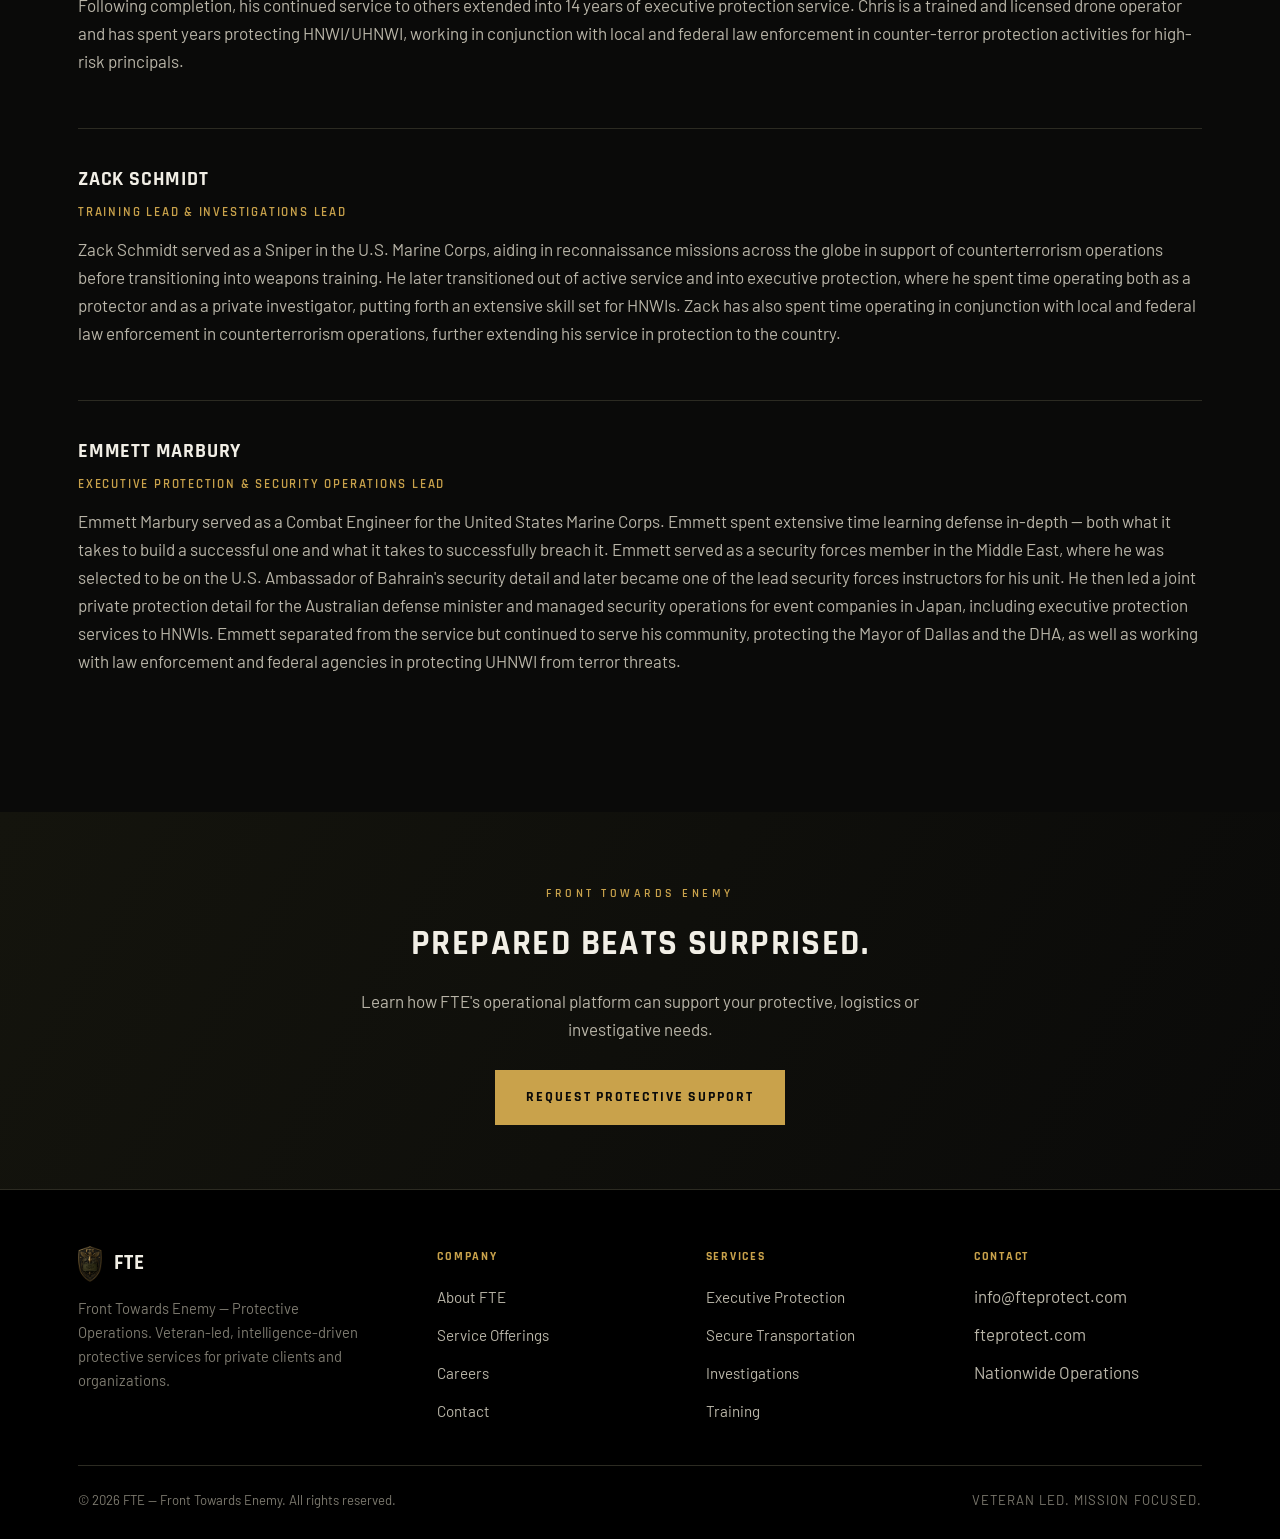
==== commit fe8c71a0: "Add files via upload" ====
--- a/about.html
+++ b/about.html
@@ -123,19 +123,19 @@
 
     <div class="bio">
       <h3>Chris Newell</h3>
-      <span class="role">Founder &amp; Executive Protection Lead</span>
+      <span class="role">Procurement &amp; Executive Protection Lead</span>
       <p>Chris Newell was a police cadet for the Los Angeles Police Department, where he furthered his career in the United States Navy working hand-in-hand with special forces and military police. After separating from the military, Chris attended professional executive protection training at Pacific West Academy. Following completion, his continued service to others extended into 14 years of executive protection service. Chris is a trained and licensed drone operator and has spent years protecting HNWI/UHNWI, working in conjunction with local and federal law enforcement in counter-terror protection activities for high-risk principals.</p>
     </div>
 
     <div class="bio">
       <h3>Zack Schmidt</h3>
-      <span class="role">Executive Protection &amp; Investigations</span>
+      <span class="role">Training Lead &amp; Investigations Lead</span>
       <p>Zack Schmidt served as a Sniper in the U.S. Marine Corps, aiding in reconnaissance missions across the globe in support of counterterrorism operations before transitioning into weapons training. He later transitioned out of active service and into executive protection, where he spent time operating both as a protector and as a private investigator, putting forth an extensive skill set for HNWIs. Zack has also spent time operating in conjunction with local and federal law enforcement in counterterrorism operations, further extending his service in protection to the country.</p>
     </div>
 
     <div class="bio">
       <h3>Emmett Marbury</h3>
-      <span class="role">Security Operations &amp; Protective Details</span>
+      <span class="role">Executive Protection &amp; Security Operations Lead</span>
       <p>Emmett Marbury served as a Combat Engineer for the United States Marine Corps. Emmett spent extensive time learning defense in-depth — both what it takes to build a successful one and what it takes to successfully breach it. Emmett served as a security forces member in the Middle East, where he was selected to be on the U.S. Ambassador of Bahrain's security detail and later became one of the lead security forces instructors for his unit. He then led a joint private protection detail for the Australian defense minister and managed security operations for event companies in Japan, including executive protection services to HNWIs. Emmett separated from the service but continued to serve his community, protecting the Mayor of Dallas and the DHA, as well as working with law enforcement and federal agencies in protecting UHNWI from terror threats.</p>
     </div>
   </div>
